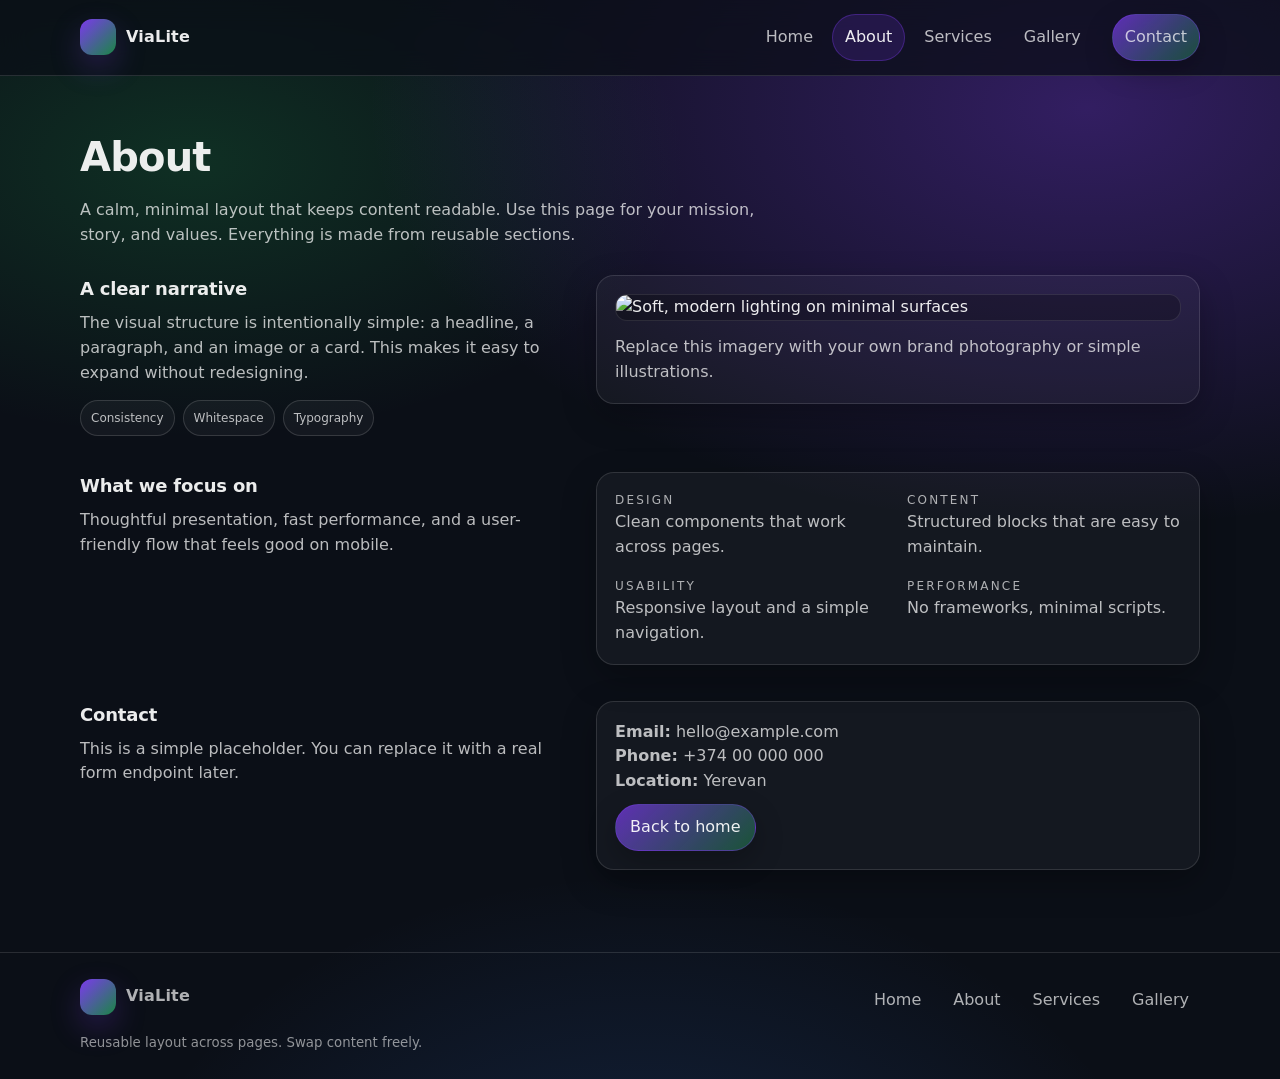
==== pages/about.html @ 17e76694 "Initial commit: Travelista multi-page website" ====
<!doctype html>
<html lang="en">
  <head>
    <meta charset="utf-8" />
    <meta name="viewport" content="width=device-width,initial-scale=1" />
    <title>ViaLite — About</title>
    <link rel="stylesheet" href="../assets/css/styles.css" />
  </head>
  <body>
    <a class="skip-link" href="#content">Skip to content</a>

    <header class="site-header">
      <div class="container header-inner">
        <a class="brand" href="../index.html">
          <span class="brand-mark" aria-hidden="true"></span>
          <span>ViaLite</span>
        </a>

        <nav class="nav" data-site-nav aria-label="Primary">
          <button class="button menu-button" type="button" data-menu-button aria-expanded="false" aria-controls="nav-links">
            <span class="menu-icon" aria-hidden="true"><span></span><span></span><span></span></span>
            <span>Menu</span>
          </button>

          <div class="nav-links" id="nav-links" data-nav-links>
            <a href="../index.html">Home</a>
            <a href="about.html">About</a>
            <a href="services.html">Services</a>
            <a href="gallery.html">Gallery</a>
          </div>

          <div class="nav-cta">
            <a class="button primary" href="#contact">Contact</a>
          </div>
        </nav>
      </div>
    </header>

    <main class="main" id="content">
      <section class="page-title">
        <div class="container">
          <h1>About</h1>
          <p>
            A calm, minimal layout that keeps content readable. Use this page for your mission, story, and values.
            Everything is made from reusable sections.
          </p>
        </div>
      </section>

      <section class="section">
        <div class="container">
          <div class="section-grid">
            <div>
              <h2 class="section-title">A clear narrative</h2>
              <p class="section-text">
                The visual structure is intentionally simple: a headline, a paragraph, and an image or a card.
                This makes it easy to expand without redesigning.
              </p>
              <div class="tag-row">
                <span class="tag">Consistency</span>
                <span class="tag">Whitespace</span>
                <span class="tag">Typography</span>
              </div>
            </div>
            <div class="card">
              <div class="media">
                <img
                  src="https://images.unsplash.com/photo-1526481280695-3c687fd643ed?auto=format&fit=crop&w=1200&q=70"
                  alt="Soft, modern lighting on minimal surfaces"
                  loading="lazy"
                />
              </div>
              <div style="height: 14px"></div>
              <p class="section-text">
                Replace this imagery with your own brand photography or simple illustrations.
              </p>
            </div>
          </div>
        </div>
      </section>

      <section class="section">
        <div class="container">
          <div class="section-grid">
            <div>
              <h2 class="section-title">What we focus on</h2>
              <p class="section-text">
                Thoughtful presentation, fast performance, and a user-friendly flow that feels good on mobile.
              </p>
            </div>
            <div class="card">
              <div class="split">
                <div>
                  <div class="kicker">Design</div>
                  <p class="section-text">Clean components that work across pages.</p>
                </div>
                <div>
                  <div class="kicker">Content</div>
                  <p class="section-text">Structured blocks that are easy to maintain.</p>
                </div>
                <div>
                  <div class="kicker">Usability</div>
                  <p class="section-text">Responsive layout and a simple navigation.</p>
                </div>
                <div>
                  <div class="kicker">Performance</div>
                  <p class="section-text">No frameworks, minimal scripts.</p>
                </div>
              </div>
            </div>
          </div>
        </div>
      </section>

      <section class="section" id="contact">
        <div class="container">
          <div class="section-grid">
            <div>
              <h2 class="section-title">Contact</h2>
              <p class="section-text">
                This is a simple placeholder. You can replace it with a real form endpoint later.
              </p>
            </div>
            <div class="card">
              <p class="section-text"><strong>Email:</strong> hello@example.com</p>
              <p class="section-text"><strong>Phone:</strong> +374 00 000 000</p>
              <p class="section-text"><strong>Location:</strong> Yerevan</p>
              <div style="height: 10px"></div>
              <a class="button primary" href="../index.html">Back to home</a>
            </div>
          </div>
        </div>
      </section>
    </main>

    <footer class="footer">
      <div class="container footer-grid">
        <div>
          <div class="brand">
            <span class="brand-mark" aria-hidden="true"></span>
            <span>ViaLite</span>
          </div>
          <small>Reusable layout across pages. Swap content freely.</small>
        </div>
        <div class="footer-links" aria-label="Footer links">
          <a href="../index.html">Home</a>
          <a href="about.html">About</a>
          <a href="services.html">Services</a>
          <a href="gallery.html">Gallery</a>
        </div>
      </div>
    </footer>

    <script src="../assets/js/main.js"></script>
  </body>
</html>
---- assets/css/styles.css ----
:root {
  --bg: #0b0f17;
  --surface: rgba(255, 255, 255, 0.06);
  --surface-2: rgba(255, 255, 255, 0.09);
  --text: rgba(255, 255, 255, 0.92);
  --muted: rgba(255, 255, 255, 0.72);
  --border: rgba(255, 255, 255, 0.12);
  --brand: #7c3aed;
  --brand-2: #22c55e;
  --shadow: 0 16px 60px rgba(0, 0, 0, 0.55);
  --radius: 18px;
  --radius-sm: 12px;
  --container: 1120px;
  --gutter: 22px;
}

* {
  box-sizing: border-box;
}

html {
  scroll-behavior: smooth;
}

body {
  margin: 0;
  font-family: ui-sans-serif, system-ui, -apple-system, BlinkMacSystemFont, "Segoe UI",
    Roboto, Inter, Arial, "Apple Color Emoji", "Segoe UI Emoji";
  color: var(--text);
  background:
    radial-gradient(1200px 700px at 85% 10%, rgba(124, 58, 237, 0.35), transparent 60%),
    radial-gradient(900px 500px at 15% 15%, rgba(34, 197, 94, 0.18), transparent 55%),
    radial-gradient(900px 700px at 50% 120%, rgba(59, 130, 246, 0.20), transparent 60%),
    var(--bg);
  line-height: 1.55;
}

img {
  max-width: 100%;
  height: auto;
  display: block;
}

a {
  color: inherit;
  text-decoration: none;
}

.container {
  width: min(var(--container), calc(100% - (var(--gutter) * 2)));
  margin-inline: auto;
}

.skip-link {
  position: absolute;
  top: 10px;
  left: 10px;
  padding: 10px 14px;
  border-radius: 999px;
  background: rgba(0, 0, 0, 0.6);
  border: 1px solid var(--border);
  transform: translateY(-130%);
  transition: transform 200ms ease;
  z-index: 1000;
}

.skip-link:focus {
  transform: translateY(0);
  outline: none;
}

.site-header {
  position: sticky;
  top: 0;
  z-index: 50;
  backdrop-filter: blur(14px);
  background: rgba(11, 15, 23, 0.72);
  border-bottom: 1px solid var(--border);
}

.header-inner {
  display: flex;
  align-items: center;
  justify-content: space-between;
  gap: 14px;
  padding: 14px 0;
}

.brand {
  display: inline-flex;
  align-items: center;
  gap: 10px;
  font-weight: 650;
  letter-spacing: 0.2px;
}

.brand-mark {
  width: 36px;
  height: 36px;
  border-radius: 12px;
  background: linear-gradient(135deg, var(--brand), rgba(34, 197, 94, 0.65));
  box-shadow: 0 12px 30px rgba(124, 58, 237, 0.25);
}

.nav {
  display: flex;
  align-items: center;
  gap: 18px;
}

.nav-links {
  display: flex;
  align-items: center;
  gap: 6px;
}

.nav a {
  display: inline-flex;
  align-items: center;
  justify-content: center;
  padding: 10px 12px;
  border-radius: 999px;
  color: var(--muted);
  border: 1px solid transparent;
  transition: background 200ms ease, border-color 200ms ease, color 200ms ease;
}

.nav a:hover {
  color: var(--text);
  background: rgba(255, 255, 255, 0.06);
  border-color: rgba(255, 255, 255, 0.10);
}

.nav a[aria-current="page"] {
  color: var(--text);
  background: rgba(124, 58, 237, 0.18);
  border-color: rgba(124, 58, 237, 0.35);
}

.nav-cta {
  display: inline-flex;
  align-items: center;
  gap: 10px;
}

.button {
  display: inline-flex;
  align-items: center;
  justify-content: center;
  gap: 10px;
  padding: 10px 14px;
  border-radius: 999px;
  border: 1px solid rgba(255, 255, 255, 0.14);
  background: rgba(255, 255, 255, 0.05);
  color: var(--text);
  box-shadow: 0 10px 28px rgba(0, 0, 0, 0.25);
  transition: transform 180ms ease, background 200ms ease, border-color 200ms ease;
}

.button:hover {
  transform: translateY(-1px);
  background: rgba(255, 255, 255, 0.08);
  border-color: rgba(255, 255, 255, 0.20);
}

.button.primary {
  border-color: rgba(124, 58, 237, 0.35);
  background: linear-gradient(135deg, rgba(124, 58, 237, 0.72), rgba(34, 197, 94, 0.35));
}

.button.primary:hover {
  background: linear-gradient(135deg, rgba(124, 58, 237, 0.82), rgba(34, 197, 94, 0.42));
}

.menu-button {
  display: none;
  padding: 10px 12px;
}

.menu-icon {
  width: 18px;
  height: 12px;
  display: grid;
  gap: 4px;
}

.menu-icon span {
  display: block;
  height: 2px;
  background: rgba(255, 255, 255, 0.85);
  border-radius: 999px;
}

.hero {
  padding: 46px 0 12px;
}

.hero-grid {
  display: grid;
  grid-template-columns: 1.2fr 0.8fr;
  gap: 24px;
  align-items: stretch;
}

.hero-card {
  border-radius: var(--radius);
  border: 1px solid var(--border);
  background: linear-gradient(180deg, rgba(255, 255, 255, 0.08), rgba(255, 255, 255, 0.04));
  box-shadow: var(--shadow);
  padding: 28px;
  overflow: hidden;
  position: relative;
}

.hero-card::before {
  content: "";
  position: absolute;
  inset: -2px;
  background:
    radial-gradient(600px 220px at 10% 10%, rgba(124, 58, 237, 0.34), transparent 60%),
    radial-gradient(600px 240px at 90% 20%, rgba(34, 197, 94, 0.22), transparent 62%),
    radial-gradient(500px 220px at 20% 90%, rgba(59, 130, 246, 0.18), transparent 60%);
  pointer-events: none;
  z-index: 0;
}

.hero-card > * {
  position: relative;
  z-index: 1;
}

.kicker {
  font-size: 12px;
  letter-spacing: 0.18em;
  text-transform: uppercase;
  color: rgba(255, 255, 255, 0.66);
}

.h1 {
  margin: 10px 0 10px;
  font-size: clamp(30px, 4vw, 46px);
  line-height: 1.1;
  letter-spacing: -0.02em;
}

.lead {
  margin: 0 0 18px;
  color: var(--muted);
  font-size: 16px;
  max-width: 58ch;
}

.hero-actions {
  display: flex;
  flex-wrap: wrap;
  gap: 10px;
  margin-top: 18px;
}

.hero-aside {
  border-radius: var(--radius);
  border: 1px solid var(--border);
  background: rgba(255, 255, 255, 0.04);
  box-shadow: var(--shadow);
  overflow: hidden;
  display: grid;
  grid-template-rows: 1fr auto;
}

.hero-aside img {
  width: 100%;
  height: 100%;
  object-fit: cover;
  aspect-ratio: 4 / 5;
}

.hero-aside .aside-meta {
  padding: 14px 16px;
  border-top: 1px solid var(--border);
  color: var(--muted);
  font-size: 13px;
}

.main {
  padding: 16px 0 64px;
}

.section {
  padding: 18px 0;
}

.section-grid {
  display: grid;
  grid-template-columns: 0.9fr 1.1fr;
  gap: 22px;
  align-items: start;
}

.section-title {
  margin: 0 0 8px;
  font-size: 18px;
  letter-spacing: -0.01em;
}

.section-text {
  margin: 0;
  color: var(--muted);
}

.card {
  border-radius: var(--radius);
  border: 1px solid var(--border);
  background: rgba(255, 255, 255, 0.04);
  box-shadow: 0 12px 34px rgba(0, 0, 0, 0.28);
  padding: 18px;
}

.media {
  border-radius: calc(var(--radius) - 6px);
  overflow: hidden;
  border: 1px solid rgba(255, 255, 255, 0.10);
  background: rgba(0, 0, 0, 0.25);
}

.media img {
  width: 100%;
  height: 100%;
  object-fit: cover;
}

.tag-row {
  display: flex;
  flex-wrap: wrap;
  gap: 8px;
  margin-top: 14px;
}

.tag {
  font-size: 12px;
  color: rgba(255, 255, 255, 0.72);
  border: 1px solid rgba(255, 255, 255, 0.14);
  background: rgba(255, 255, 255, 0.04);
  padding: 8px 10px;
  border-radius: 999px;
}

.stack {
  display: grid;
  gap: 14px;
}

.split {
  display: grid;
  grid-template-columns: 1fr 1fr;
  gap: 18px;
}

.footer {
  border-top: 1px solid var(--border);
  padding: 26px 0;
  color: rgba(255, 255, 255, 0.68);
}

.footer-grid {
  display: grid;
  grid-template-columns: 1.1fr 0.9fr;
  gap: 18px;
  align-items: start;
}

.footer small {
  display: block;
  margin-top: 10px;
  color: rgba(255, 255, 255, 0.55);
}

.footer-links {
  display: flex;
  flex-wrap: wrap;
  gap: 10px;
  justify-content: flex-end;
}

.footer-links a {
  color: rgba(255, 255, 255, 0.68);
  padding: 8px 10px;
  border-radius: 999px;
  border: 1px solid transparent;
}

.footer-links a:hover {
  color: var(--text);
  background: rgba(255, 255, 255, 0.05);
  border-color: rgba(255, 255, 255, 0.10);
}

.page-title {
  padding: 34px 0 10px;
}

.page-title h1 {
  margin: 0;
  font-size: clamp(26px, 3.4vw, 40px);
  letter-spacing: -0.02em;
}

.page-title p {
  margin: 10px 0 0;
  color: var(--muted);
  max-width: 70ch;
}

@media (max-width: 920px) {
  .hero-grid {
    grid-template-columns: 1fr;
  }

  .section-grid {
    grid-template-columns: 1fr;
  }

  .split {
    grid-template-columns: 1fr;
  }

  .footer-grid {
    grid-template-columns: 1fr;
  }

  .footer-links {
    justify-content: flex-start;
  }
}

@media (max-width: 760px) {
  :root {
    --gutter: 16px;
  }

  .nav-links {
    position: fixed;
    top: 64px;
    right: 14px;
    left: 14px;
    display: none;
    flex-direction: column;
    align-items: stretch;
    gap: 6px;
    padding: 10px;
    border-radius: var(--radius);
    background: rgba(11, 15, 23, 0.92);
    border: 1px solid var(--border);
    box-shadow: var(--shadow);
  }

  .nav-links.is-open {
    display: flex;
  }

  .nav a {
    justify-content: flex-start;
    padding: 12px 12px;
  }

  .menu-button {
    display: inline-flex;
  }

  .nav-cta {
    display: none;
  }
}
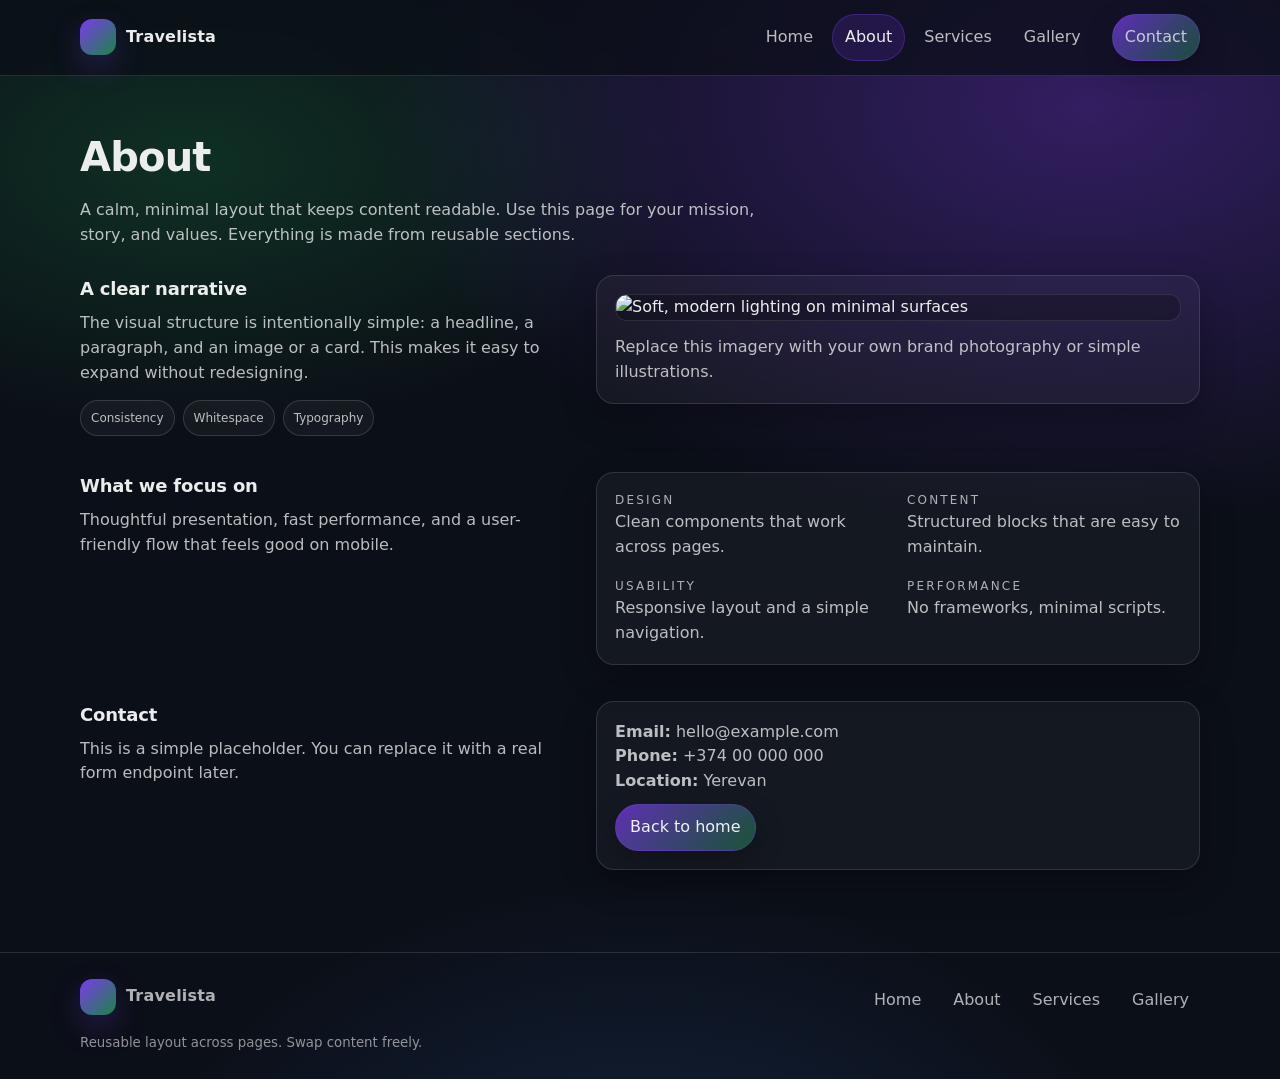
==== commit 218704bb: "Add CNAME file for custom domain opentravelista.com" ====
--- a/pages/about.html
+++ b/pages/about.html
@@ -3,7 +3,7 @@
   <head>
     <meta charset="utf-8" />
     <meta name="viewport" content="width=device-width,initial-scale=1" />
-    <title>ViaLite — About</title>
+    <title>Travelista — About</title>
     <link rel="stylesheet" href="../assets/css/styles.css" />
   </head>
   <body>
@@ -13,7 +13,7 @@
       <div class="container header-inner">
         <a class="brand" href="../index.html">
           <span class="brand-mark" aria-hidden="true"></span>
-          <span>ViaLite</span>
+          <span>Travelista</span>
         </a>
 
         <nav class="nav" data-site-nav aria-label="Primary">
@@ -138,7 +138,7 @@
         <div>
           <div class="brand">
             <span class="brand-mark" aria-hidden="true"></span>
-            <span>ViaLite</span>
+            <span>Travelista</span>
           </div>
           <small>Reusable layout across pages. Swap content freely.</small>
         </div>
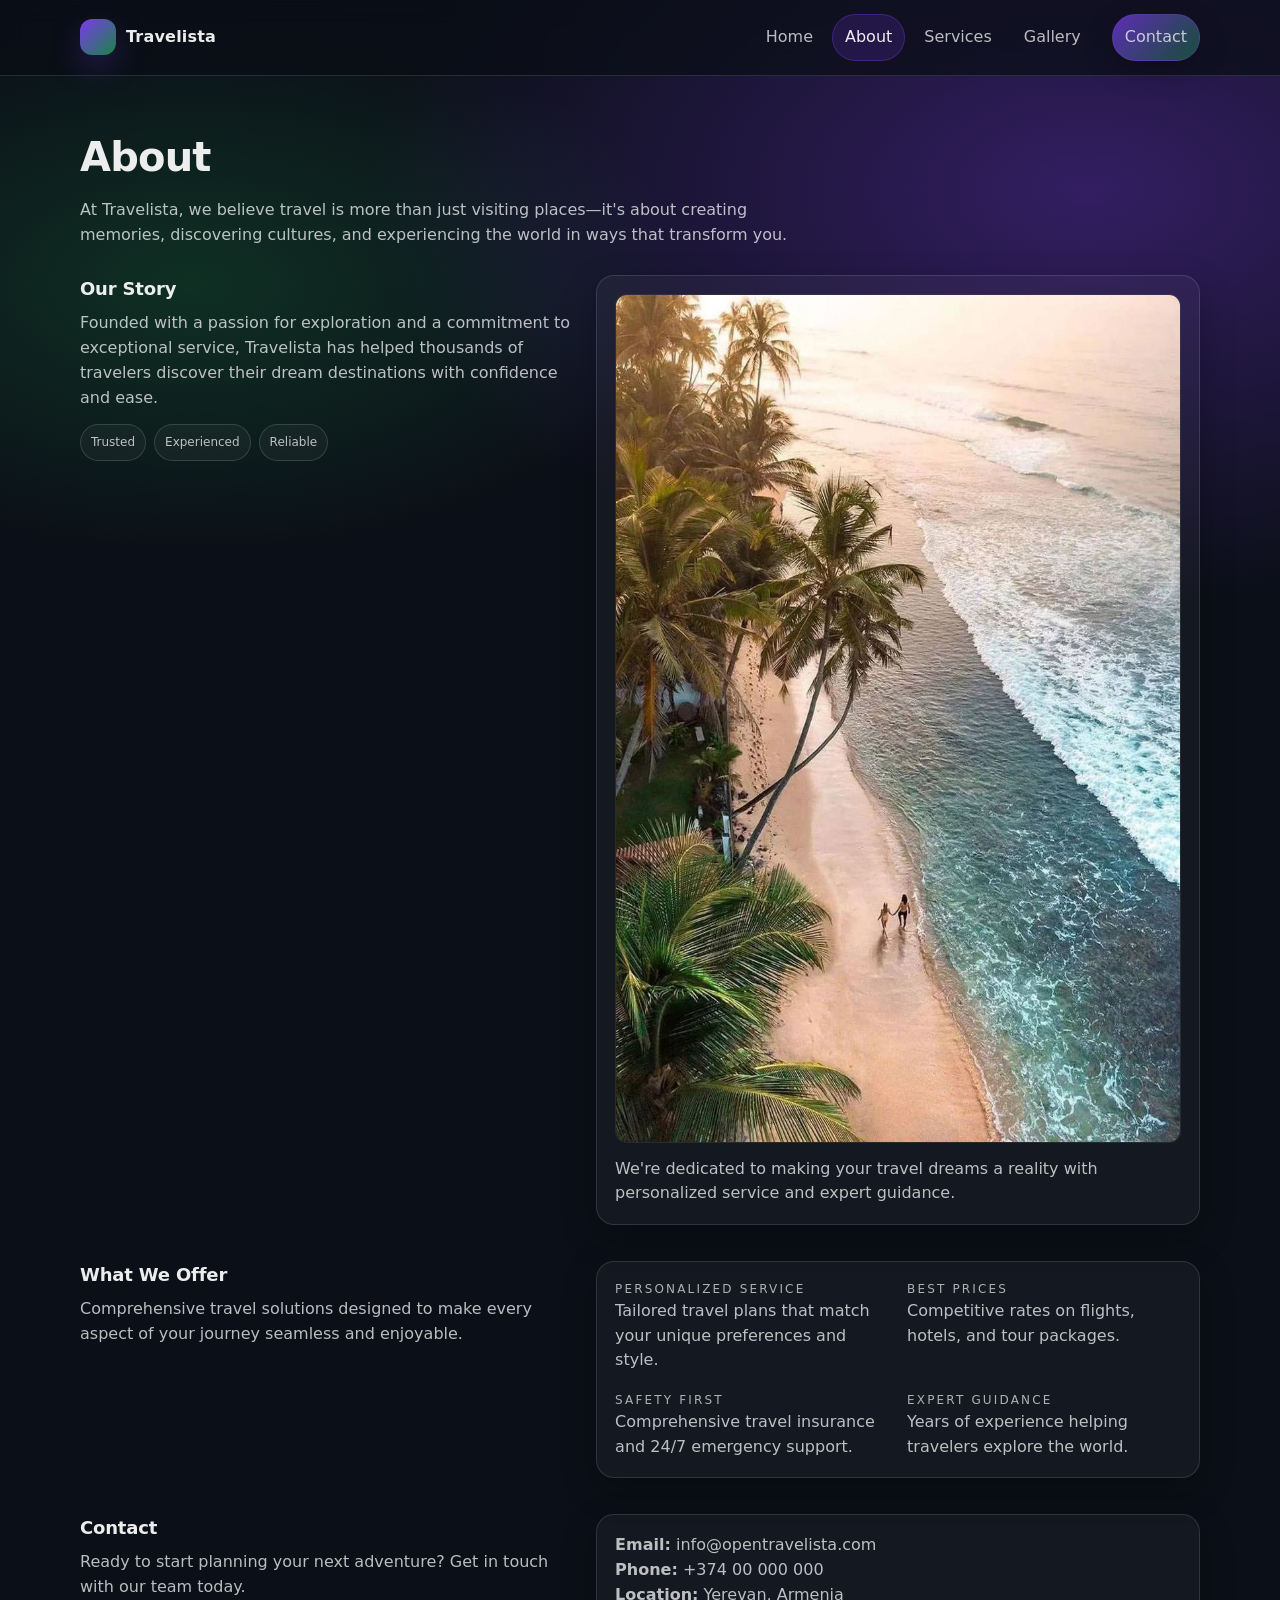
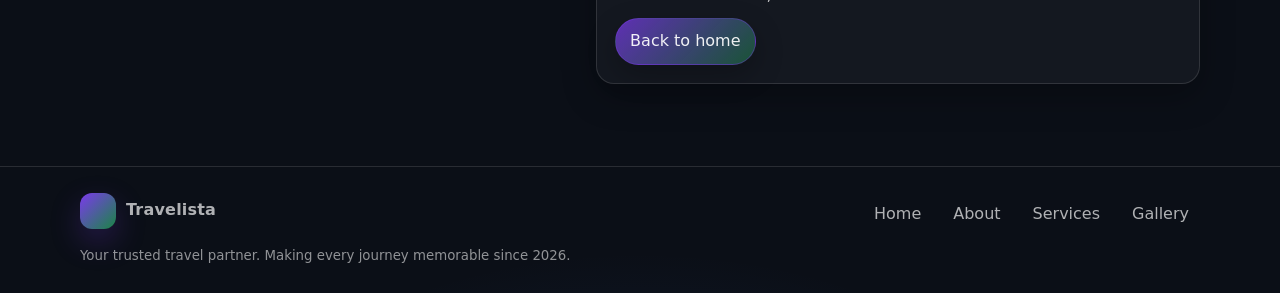
==== commit 435de635: "Update website with local images and travel-focused content" ====
--- a/pages/about.html
+++ b/pages/about.html
@@ -41,8 +41,8 @@
         <div class="container">
           <h1>About</h1>
           <p>
-            A calm, minimal layout that keeps content readable. Use this page for your mission, story, and values.
-            Everything is made from reusable sections.
+            At Travelista, we believe travel is more than just visiting places—it's about creating memories, 
+            discovering cultures, and experiencing the world in ways that transform you.
           </p>
         </div>
       </section>
@@ -51,28 +51,28 @@
         <div class="container">
           <div class="section-grid">
             <div>
-              <h2 class="section-title">A clear narrative</h2>
+              <h2 class="section-title">Our Story</h2>
               <p class="section-text">
-                The visual structure is intentionally simple: a headline, a paragraph, and an image or a card.
-                This makes it easy to expand without redesigning.
+                Founded with a passion for exploration and a commitment to exceptional service, Travelista has helped 
+                thousands of travelers discover their dream destinations with confidence and ease.
               </p>
               <div class="tag-row">
-                <span class="tag">Consistency</span>
-                <span class="tag">Whitespace</span>
-                <span class="tag">Typography</span>
+                <span class="tag">Trusted</span>
+                <span class="tag">Experienced</span>
+                <span class="tag">Reliable</span>
               </div>
             </div>
             <div class="card">
               <div class="media">
                 <img
-                  src="https://images.unsplash.com/photo-1526481280695-3c687fd643ed?auto=format&fit=crop&w=1200&q=70"
-                  alt="Soft, modern lighting on minimal surfaces"
+                  src="../assets/images/travel-2.jpeg"
+                  alt="Travel destination"
                   loading="lazy"
                 />
               </div>
               <div style="height: 14px"></div>
               <p class="section-text">
-                Replace this imagery with your own brand photography or simple illustrations.
+                We're dedicated to making your travel dreams a reality with personalized service and expert guidance.
               </p>
             </div>
           </div>
@@ -83,28 +83,28 @@
         <div class="container">
           <div class="section-grid">
             <div>
-              <h2 class="section-title">What we focus on</h2>
+              <h2 class="section-title">What We Offer</h2>
               <p class="section-text">
-                Thoughtful presentation, fast performance, and a user-friendly flow that feels good on mobile.
+                Comprehensive travel solutions designed to make every aspect of your journey seamless and enjoyable.
               </p>
             </div>
             <div class="card">
               <div class="split">
                 <div>
-                  <div class="kicker">Design</div>
-                  <p class="section-text">Clean components that work across pages.</p>
+                  <div class="kicker">Personalized Service</div>
+                  <p class="section-text">Tailored travel plans that match your unique preferences and style.</p>
                 </div>
                 <div>
-                  <div class="kicker">Content</div>
-                  <p class="section-text">Structured blocks that are easy to maintain.</p>
+                  <div class="kicker">Best Prices</div>
+                  <p class="section-text">Competitive rates on flights, hotels, and tour packages.</p>
                 </div>
                 <div>
-                  <div class="kicker">Usability</div>
-                  <p class="section-text">Responsive layout and a simple navigation.</p>
+                  <div class="kicker">Safety First</div>
+                  <p class="section-text">Comprehensive travel insurance and 24/7 emergency support.</p>
                 </div>
                 <div>
-                  <div class="kicker">Performance</div>
-                  <p class="section-text">No frameworks, minimal scripts.</p>
+                  <div class="kicker">Expert Guidance</div>
+                  <p class="section-text">Years of experience helping travelers explore the world.</p>
                 </div>
               </div>
             </div>
@@ -118,13 +118,13 @@
             <div>
               <h2 class="section-title">Contact</h2>
               <p class="section-text">
-                This is a simple placeholder. You can replace it with a real form endpoint later.
+                Ready to start planning your next adventure? Get in touch with our team today.
               </p>
             </div>
             <div class="card">
-              <p class="section-text"><strong>Email:</strong> hello@example.com</p>
+              <p class="section-text"><strong>Email:</strong> info@opentravelista.com</p>
               <p class="section-text"><strong>Phone:</strong> +374 00 000 000</p>
-              <p class="section-text"><strong>Location:</strong> Yerevan</p>
+              <p class="section-text"><strong>Location:</strong> Yerevan, Armenia</p>
               <div style="height: 10px"></div>
               <a class="button primary" href="../index.html">Back to home</a>
             </div>
@@ -140,7 +140,7 @@
             <span class="brand-mark" aria-hidden="true"></span>
             <span>Travelista</span>
           </div>
-          <small>Reusable layout across pages. Swap content freely.</small>
+          <small>Your trusted travel partner. Making every journey memorable since 2026.</small>
         </div>
         <div class="footer-links" aria-label="Footer links">
           <a href="../index.html">Home</a>
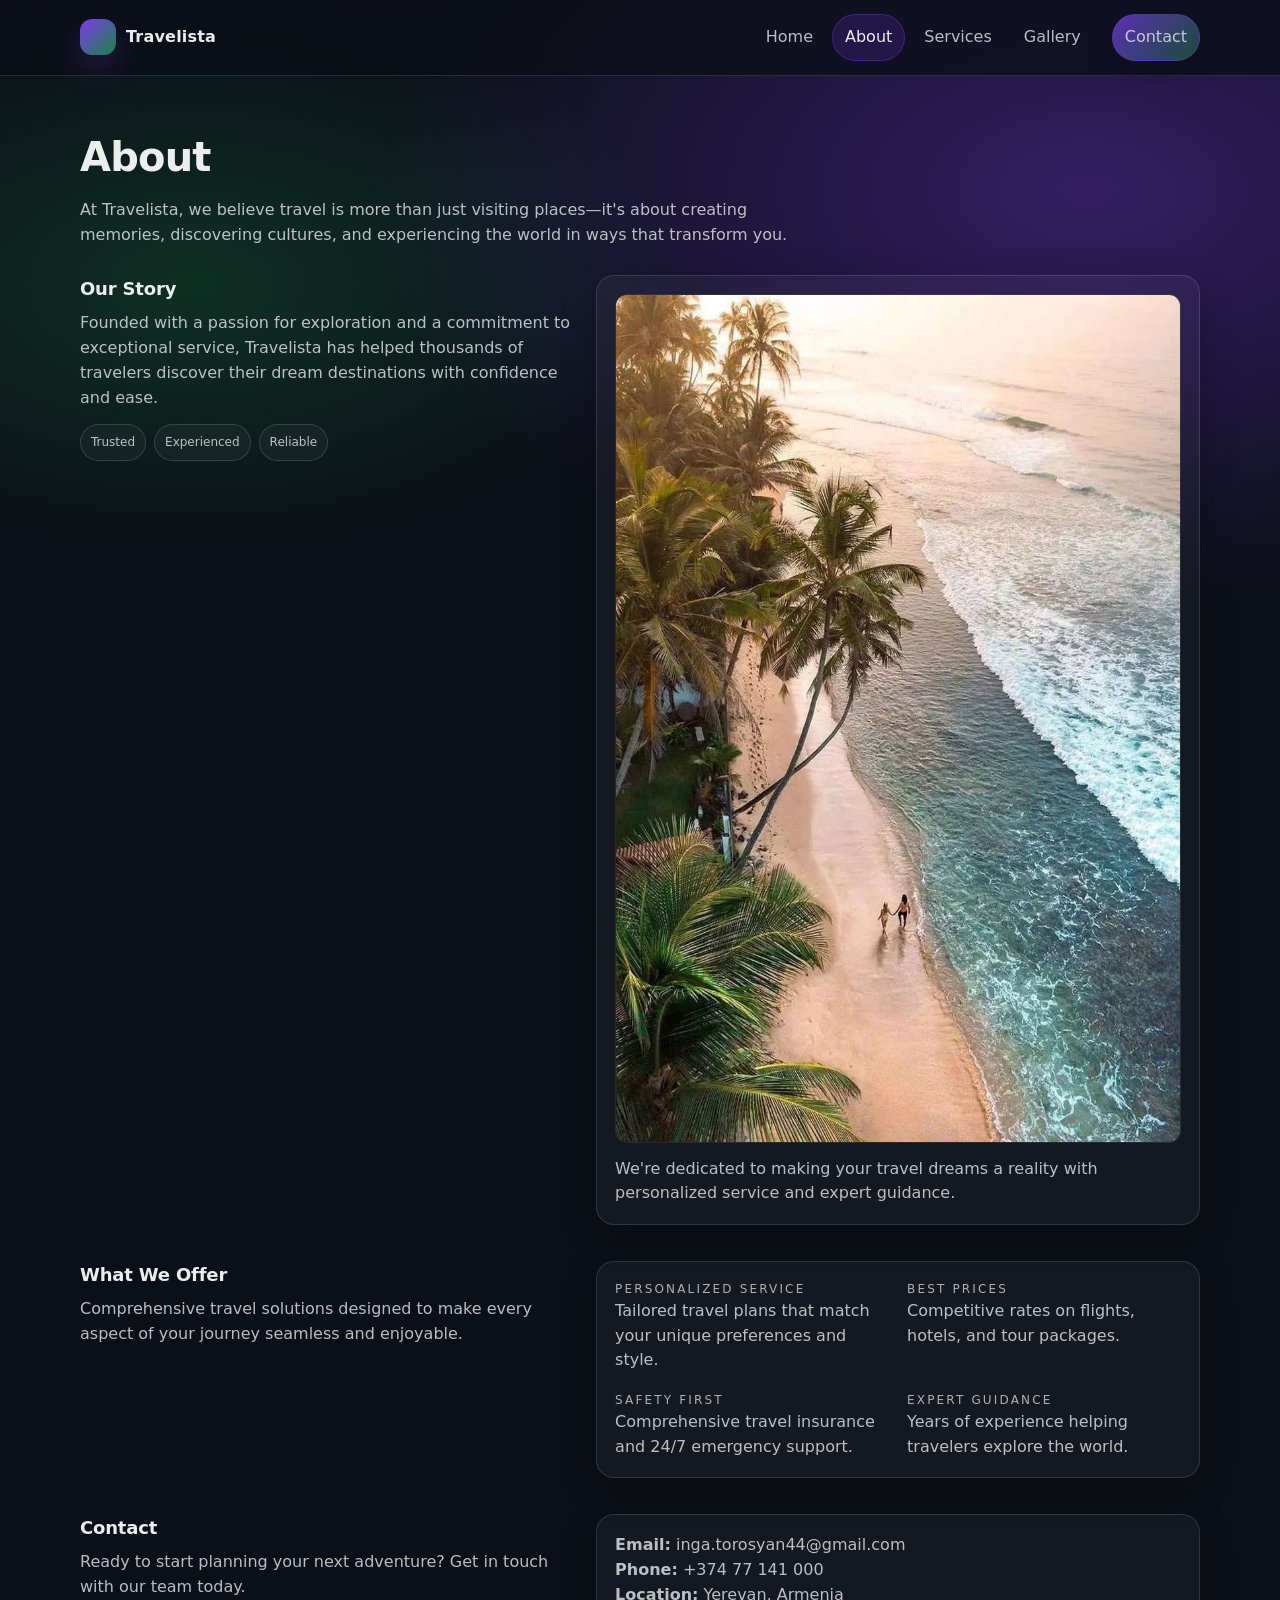
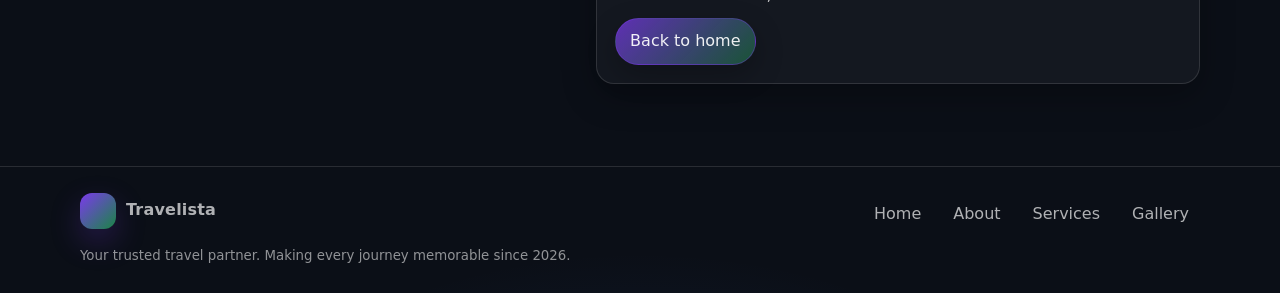
==== commit 70c274fb: "numeber and amil changed" ====
--- a/pages/about.html
+++ b/pages/about.html
@@ -122,8 +122,8 @@
               </p>
             </div>
             <div class="card">
-              <p class="section-text"><strong>Email:</strong> info@opentravelista.com</p>
-              <p class="section-text"><strong>Phone:</strong> +374 00 000 000</p>
+              <p class="section-text"><strong>Email:</strong> inga.torosyan44@gmail.com</p>
+              <p class="section-text"><strong>Phone:</strong> +374 77 141 000</p>
               <p class="section-text"><strong>Location:</strong> Yerevan, Armenia</p>
               <div style="height: 10px"></div>
               <a class="button primary" href="../index.html">Back to home</a>
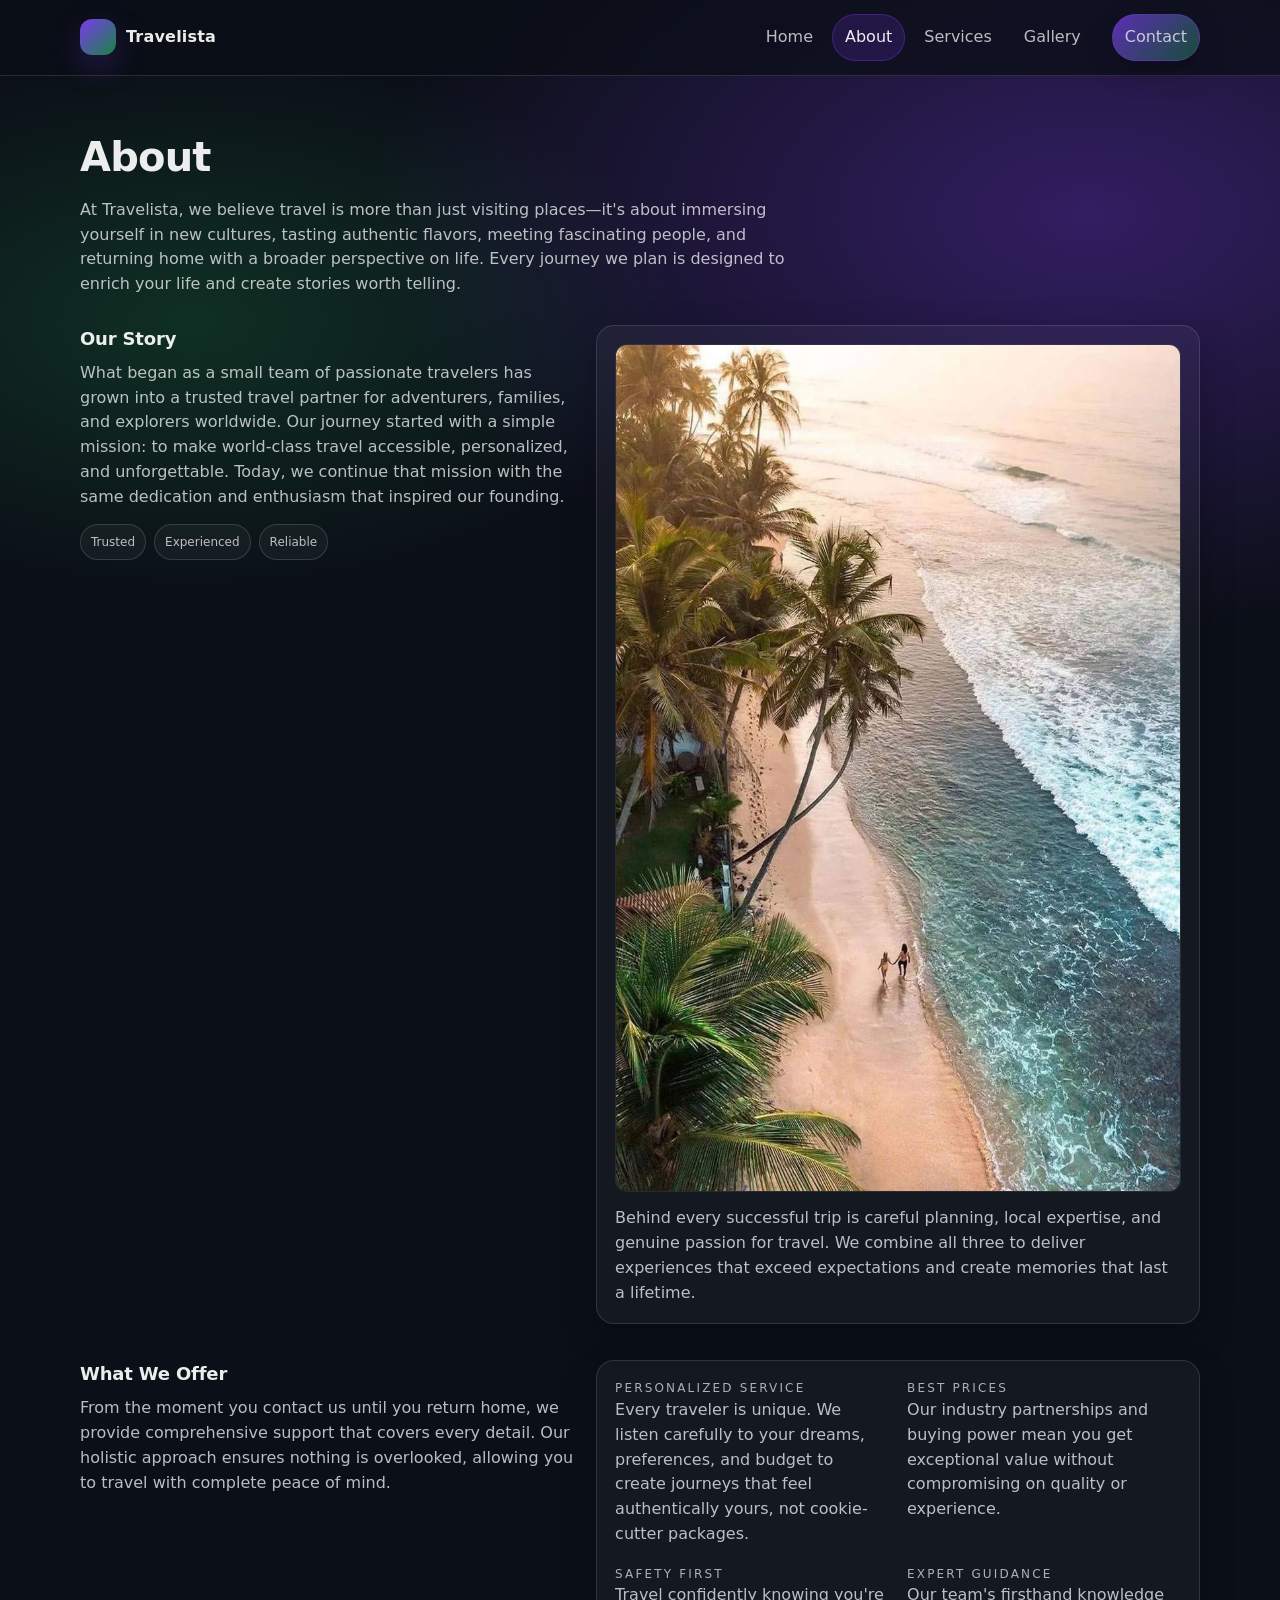
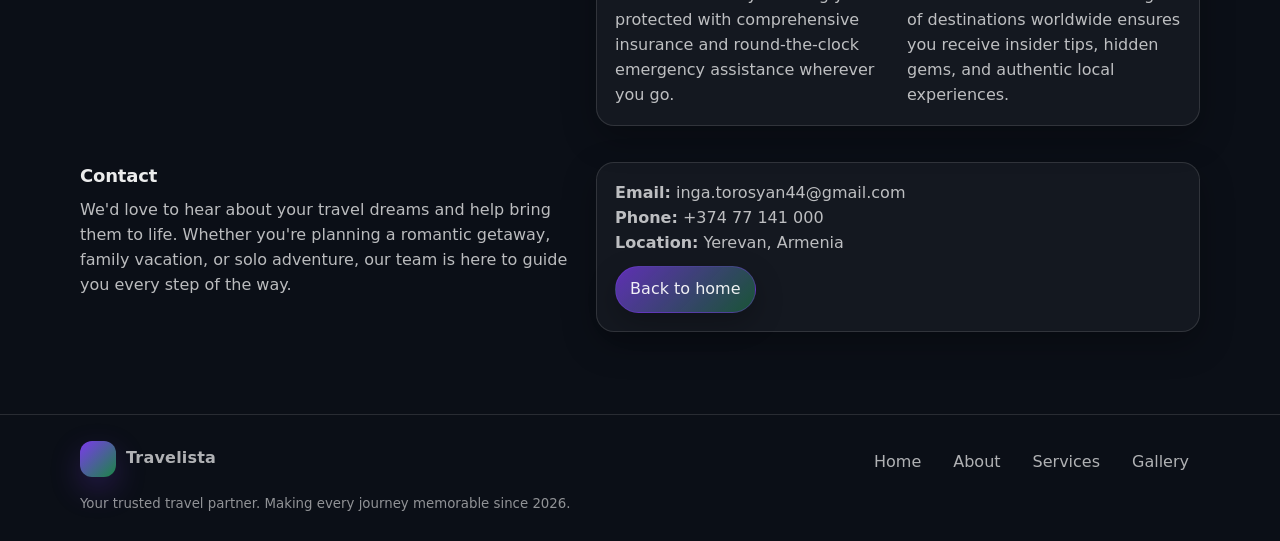
==== commit 02974024: "Enhance content across all pages with detailed, professional travel descriptions" ====
--- a/pages/about.html
+++ b/pages/about.html
@@ -30,7 +30,7 @@
           </div>
 
           <div class="nav-cta">
-            <a class="button primary" href="#contact">Contact</a>
+            <a class="button primary" data-navigate="#contact" role="button">Contact</a>
           </div>
         </nav>
       </div>
@@ -41,8 +41,9 @@
         <div class="container">
           <h1>About</h1>
           <p>
-            At Travelista, we believe travel is more than just visiting places—it's about creating memories, 
-            discovering cultures, and experiencing the world in ways that transform you.
+            At Travelista, we believe travel is more than just visiting places—it's about immersing yourself in new cultures, 
+            tasting authentic flavors, meeting fascinating people, and returning home with a broader perspective on life. 
+            Every journey we plan is designed to enrich your life and create stories worth telling.
           </p>
         </div>
       </section>
@@ -53,8 +54,10 @@
             <div>
               <h2 class="section-title">Our Story</h2>
               <p class="section-text">
-                Founded with a passion for exploration and a commitment to exceptional service, Travelista has helped 
-                thousands of travelers discover their dream destinations with confidence and ease.
+                What began as a small team of passionate travelers has grown into a trusted travel partner for adventurers, 
+                families, and explorers worldwide. Our journey started with a simple mission: to make world-class travel 
+                accessible, personalized, and unforgettable. Today, we continue that mission with the same dedication and 
+                enthusiasm that inspired our founding.
               </p>
               <div class="tag-row">
                 <span class="tag">Trusted</span>
@@ -72,7 +75,8 @@
               </div>
               <div style="height: 14px"></div>
               <p class="section-text">
-                We're dedicated to making your travel dreams a reality with personalized service and expert guidance.
+                Behind every successful trip is careful planning, local expertise, and genuine passion for travel. 
+                We combine all three to deliver experiences that exceed expectations and create memories that last a lifetime.
               </p>
             </div>
           </div>
@@ -85,26 +89,27 @@
             <div>
               <h2 class="section-title">What We Offer</h2>
               <p class="section-text">
-                Comprehensive travel solutions designed to make every aspect of your journey seamless and enjoyable.
+                From the moment you contact us until you return home, we provide comprehensive support that covers every detail. 
+                Our holistic approach ensures nothing is overlooked, allowing you to travel with complete peace of mind.
               </p>
             </div>
             <div class="card">
               <div class="split">
                 <div>
                   <div class="kicker">Personalized Service</div>
-                  <p class="section-text">Tailored travel plans that match your unique preferences and style.</p>
+                  <p class="section-text">Every traveler is unique. We listen carefully to your dreams, preferences, and budget to create journeys that feel authentically yours, not cookie-cutter packages.</p>
                 </div>
                 <div>
                   <div class="kicker">Best Prices</div>
-                  <p class="section-text">Competitive rates on flights, hotels, and tour packages.</p>
+                  <p class="section-text">Our industry partnerships and buying power mean you get exceptional value without compromising on quality or experience.</p>
                 </div>
                 <div>
                   <div class="kicker">Safety First</div>
-                  <p class="section-text">Comprehensive travel insurance and 24/7 emergency support.</p>
+                  <p class="section-text">Travel confidently knowing you're protected with comprehensive insurance and round-the-clock emergency assistance wherever you go.</p>
                 </div>
                 <div>
                   <div class="kicker">Expert Guidance</div>
-                  <p class="section-text">Years of experience helping travelers explore the world.</p>
+                  <p class="section-text">Our team's firsthand knowledge of destinations worldwide ensures you receive insider tips, hidden gems, and authentic local experiences.</p>
                 </div>
               </div>
             </div>
@@ -118,7 +123,8 @@
             <div>
               <h2 class="section-title">Contact</h2>
               <p class="section-text">
-                Ready to start planning your next adventure? Get in touch with our team today.
+                We'd love to hear about your travel dreams and help bring them to life. Whether you're planning a romantic getaway, 
+                family vacation, or solo adventure, our team is here to guide you every step of the way.
               </p>
             </div>
             <div class="card">
@@ -126,7 +132,7 @@
               <p class="section-text"><strong>Phone:</strong> +374 77 141 000</p>
               <p class="section-text"><strong>Location:</strong> Yerevan, Armenia</p>
               <div style="height: 10px"></div>
-              <a class="button primary" href="../index.html">Back to home</a>
+              <a class="button primary" data-navigate="../index.html" role="button">Back to home</a>
             </div>
           </div>
         </div>
